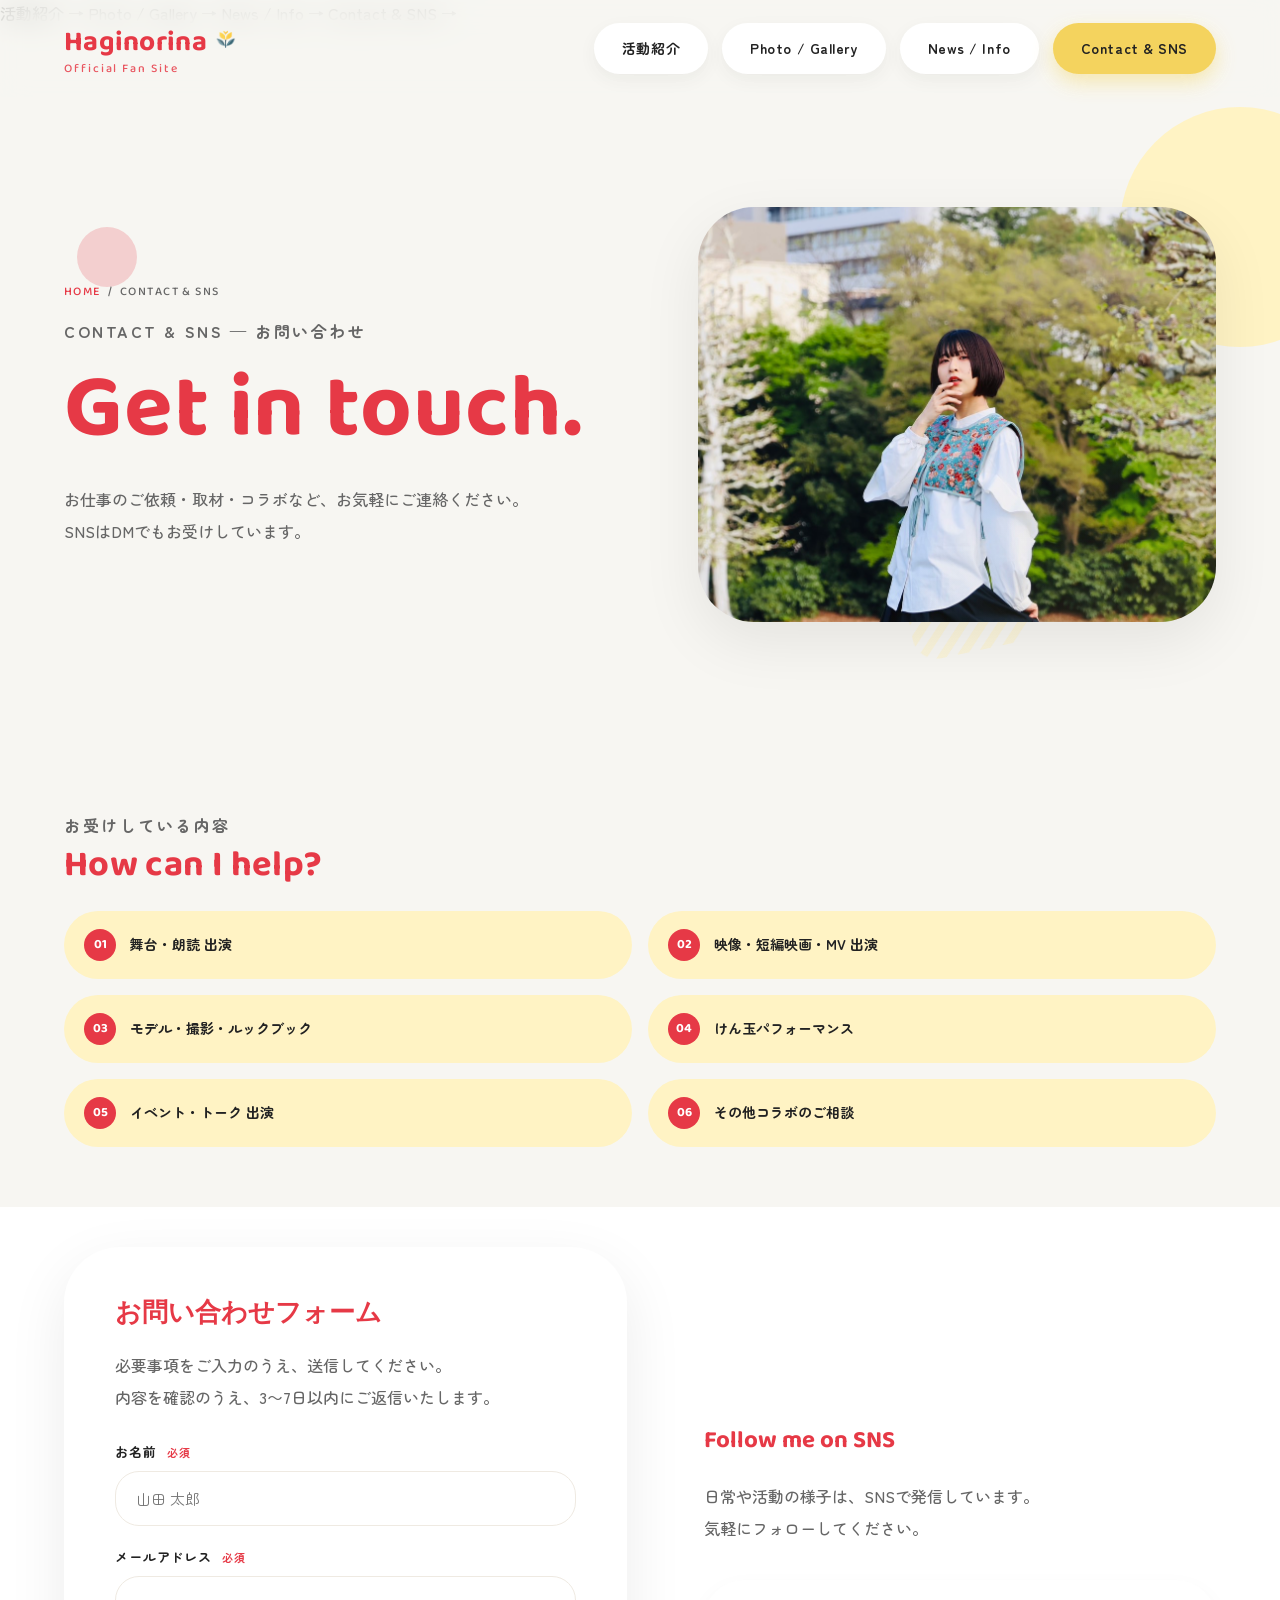
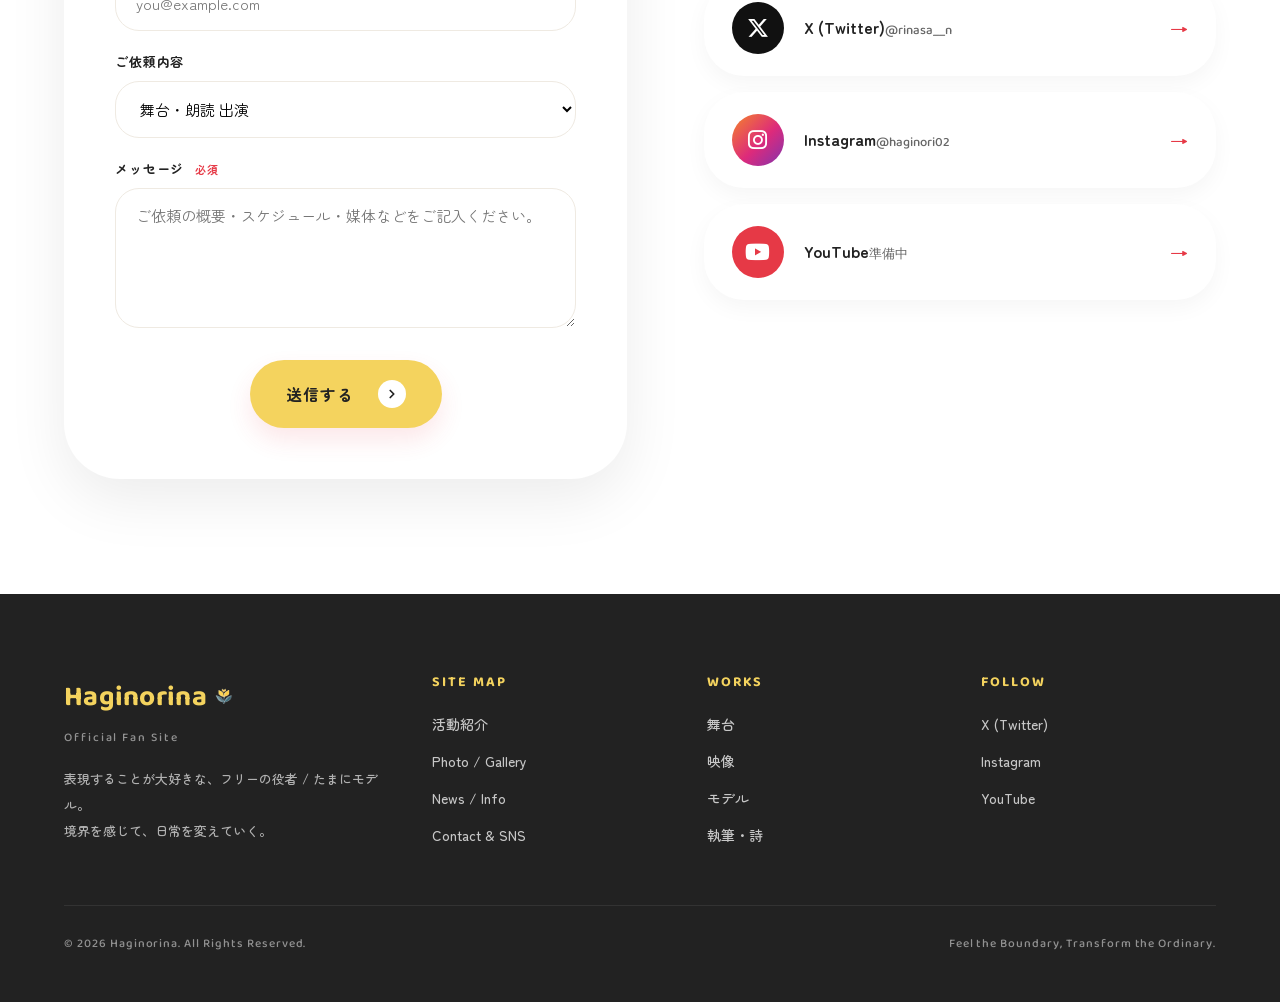
==== contact.html @ 896d014b "初回コミット" ====
<!doctype html>
<html lang="ja">
<head>
  <meta charset="utf-8" />
  <meta name="viewport" content="width=device-width,initial-scale=1" />
  <title>Contact &amp; SNS｜はぎのりな Official Fan Site</title>
  <meta name="description" content="はぎのりな様 公式ファンサイト。お問い合わせフォーム・SNSリンク・依頼内容について。" />
  <link rel="preconnect" href="https://fonts.googleapis.com">
  <link rel="preconnect" href="https://fonts.gstatic.com" crossorigin>
  <link href="https://fonts.googleapis.com/css2?family=Zen+Maru+Gothic:wght@400;500;700;900&family=Baloo+2:wght@500;600;700;800&family=Caveat:wght@500;700&display=swap" rel="stylesheet">
  <link rel="stylesheet" href="https://cdnjs.cloudflare.com/ajax/libs/font-awesome/6.5.1/css/all.min.css" integrity="sha512-DTOQO9RWCH3ppGqcWaEA1BIZOC6xxalwEsw9c2QQeAIftl+Vegovlnee1c9QX4TctnWMn13TZye+giMm8e2LwA==" crossorigin="anonymous" referrerpolicy="no-referrer" />
  <link rel="stylesheet" href="assets/css/style.css" />
  <style>
    .contact-form { display: grid; gap: 20px; }
    .field { display: grid; gap: 8px; }
    .field label { font-weight: 700; font-size: 13px; letter-spacing: 0.06em; color: var(--color-text); }
    .field label .req { color: var(--color-red); margin-left: 6px; font-size: 11px; }
    .field input, .field select, .field textarea {
      font-family: inherit; font-size: 15px;
      padding: 16px 20px;
      border: 1.5px solid var(--color-border);
      border-radius: var(--radius-md);
      background: #fff;
      transition: border-color .2s ease, box-shadow .2s ease;
      width: 100%;
    }
    .field input:focus, .field select:focus, .field textarea:focus {
      outline: none;
      border-color: var(--color-red);
      box-shadow: 0 0 0 4px rgba(230,57,70,0.10);
    }
    .field textarea { resize: vertical; min-height: 140px; }
    .submit-row { display: flex; justify-content: center; margin-top: 12px; }
    .request-list {
      display: grid; grid-template-columns: repeat(2, 1fr); gap: 16px;
      margin-top: 28px;
    }
    .request-item {
      display: flex; align-items: center; gap: 14px;
      padding: 18px 20px;
      background: var(--color-yellow-soft);
      border-radius: var(--radius-lg);
      font-weight: 700; font-size: 14px;
    }
    .request-item .num {
      width: 32px; height: 32px; border-radius: 50%;
      background: var(--color-red); color: #fff;
      display: inline-flex; align-items: center; justify-content: center;
      font-family: var(--font-en); font-size: 13px;
    }
    @media (max-width: 767px) {
      .request-list { grid-template-columns: 1fr; }
    }
  </style>
</head>
<body data-screen-label="Contact">

<header class="site-header">
  <a class="logo" href="index.html"><div>
    <span class="logo-mark">Haginorina <img class="tulip" src="assets/icons/tulip.png" alt="" aria-hidden="true"></span>
    <span class="logo-sub">Official Fan Site</span>
  </div></a>
  <nav class="main-nav">
    <a class="nav-pill" href="works.html">活動紹介</a>
    <a class="nav-pill" href="gallery.html">Photo / Gallery</a>
    <a class="nav-pill" href="news.html">News / Info</a>
    <a class="nav-pill is-active" href="contact.html" aria-current="page">Contact &amp; SNS</a>
  </nav>
  <button class="nav-toggle" aria-label="メニュー" aria-controls="mobileNav"><span></span></button>
</header>
<aside id="mobileNav" class="mobile-nav">
  <a href="works.html">活動紹介 <span class="arrow">→</span></a>
  <a href="gallery.html">Photo / Gallery <span class="arrow">→</span></a>
  <a href="news.html">News / Info <span class="arrow">→</span></a>
  <a href="contact.html">Contact &amp; SNS <span class="arrow">→</span></a>
</aside>

<section class="page-hero">
  <span class="deco deco-circle float-soft" aria-hidden="true" style="position:absolute;top:80px;right:-80px;width:240px;height:240px;background:var(--color-yellow-soft);"></span>
  <span class="deco deco-circle float-medium" aria-hidden="true" style="position:absolute;top:200px;left:6%;width:60px;height:60px;background:var(--color-red);opacity:.2;"></span>
  <span class="deco deco-stripe float-soft" aria-hidden="true" style="position:absolute;bottom:50px;right:20%;width:120px;height:120px;transform:rotate(-12deg);opacity:.5;"></span>

  <div class="page-hero-inner">
    <div class="page-hero-text">
      <div class="breadcrumb"><a href="index.html">HOME</a> &nbsp;/&nbsp; CONTACT &amp; SNS</div>
      <h1>
        <span class="jp">CONTACT &amp; SNS — お問い合わせ</span>
        Get in touch.
      </h1>
      <p>お仕事のご依頼・取材・コラボなど、お気軽にご連絡ください。<br>SNSはDMでもお受けしています。</p>
    </div>
    <div class="page-hero-photo">
      <img src="assets/images/g09.jpg" alt="はぎのりな ポートレート" style="object-position: center 25%;" />
    </div>
  </div>
</section>

<!-- REQUEST TYPES -->
<section class="section section-bg-soft" style="padding-bottom:60px;">
  <div class="section-inner reveal">
    <h2 class="section-title" style="font-size:36px;">
      <span class="jp">お受けしている内容</span>
      How can I help?
    </h2>
    <div class="request-list">
      <div class="request-item"><span class="num">01</span>舞台・朗読 出演</div>
      <div class="request-item"><span class="num">02</span>映像・短編映画・MV 出演</div>
      <div class="request-item"><span class="num">03</span>モデル・撮影・ルックブック</div>
      <div class="request-item"><span class="num">04</span>けん玉パフォーマンス</div>
      <div class="request-item"><span class="num">05</span>イベント・トーク 出演</div>
      <div class="request-item"><span class="num">06</span>その他コラボのご相談</div>
    </div>
  </div>
</section>

<!-- FORM + SNS -->
<section class="section section-bg-white" style="padding-top:40px;">
  <div class="section-inner">
    <div class="contact-grid">
      <div class="contact-card reveal">
        <h3>お問い合わせフォーム</h3>
        <p>必要事項をご入力のうえ、送信してください。<br>内容を確認のうえ、3〜7日以内にご返信いたします。</p>

        <form class="contact-form" onsubmit="event.preventDefault(); this.querySelector('.submit-row').innerHTML='<div style=\'color:var(--color-red);font-weight:700;\'>送信ありがとうございました。</div>';">
          <div class="field">
            <label>お名前 <span class="req">必須</span></label>
            <input type="text" required placeholder="山田 太郎" />
          </div>
          <div class="field">
            <label>メールアドレス <span class="req">必須</span></label>
            <input type="email" required placeholder="you@example.com" />
          </div>
          <div class="field">
            <label>ご依頼内容</label>
            <select>
              <option>舞台・朗読 出演</option>
              <option>映像・短編映画・MV 出演</option>
              <option>モデル・撮影・ルックブック</option>
              <option>けん玉パフォーマンス</option>
              <option>イベント・トーク 出演</option>
              <option>その他</option>
            </select>
          </div>
          <div class="field">
            <label>メッセージ <span class="req">必須</span></label>
            <textarea required placeholder="ご依頼の概要・スケジュール・媒体などをご記入ください。"></textarea>
          </div>
          <div class="submit-row">
            <button type="submit" class="hero-cta" style="border:0;">
              <span>送信する</span>
              <span class="arrow" aria-hidden="true"><svg viewBox="0 0 24 24" fill="none" stroke="#222" stroke-width="3" stroke-linecap="round" stroke-linejoin="round"><polyline points="9 6 15 12 9 18"/></svg></span>
            </button>
          </div>
        </form>
      </div>

      <div class="sns-block reveal">
        <h3 style="font-family:var(--font-en);color:var(--color-red);font-size:24px;margin-bottom:8px;">Follow me on SNS</h3>
        <p style="color:var(--color-text-sub);margin-bottom:20px;line-height:2;">日常や活動の様子は、SNSで発信しています。<br>気軽にフォローしてください。</p>
        <a class="sns-row" href="https://x.com/rinasa__n" target="_blank" rel="noopener">
          <span class="icon-wrap x"><i class="fa-brands fa-x-twitter" aria-hidden="true"></i></span>
          <span class="info"><span class="name">X (Twitter)</span><span class="handle">@rinasa__n</span></span>
          <span class="arrow">→</span>
        </a>
        <a class="sns-row" href="https://www.instagram.com/haginori02/" target="_blank" rel="noopener">
          <span class="icon-wrap ig"><i class="fa-brands fa-instagram" aria-hidden="true"></i></span>
          <span class="info"><span class="name">Instagram</span><span class="handle">@haginori02</span></span>
          <span class="arrow">→</span>
        </a>
        <a class="sns-row" href="#">
          <span class="icon-wrap yt"><i class="fa-brands fa-youtube" aria-hidden="true"></i></span>
          <span class="info"><span class="name">YouTube</span><span class="handle">準備中</span></span>
          <span class="arrow">→</span>
        </a>
      </div>
    </div>
  </div>
</section>

<footer class="site-footer">
  <div class="footer-grid">
    <div class="footer-brand">
      <span class="logo-mark">Haginorina <img class="tulip" src="assets/icons/tulip.png" alt="" style="width:24px;height:24px;transform:translateY(4px);"></span>
      <span class="logo-sub">Official Fan Site</span>
      <p>表現することが大好きな、フリーの役者 / たまにモデル。<br>境界を感じて、日常を変えていく。</p>
    </div>
    <div class="footer-col"><h4>SITE MAP</h4><ul>
      <li><a href="works.html">活動紹介</a></li><li><a href="gallery.html">Photo / Gallery</a></li>
      <li><a href="news.html">News / Info</a></li><li><a href="contact.html">Contact &amp; SNS</a></li>
    </ul></div>
    <div class="footer-col"><h4>WORKS</h4><ul>
      <li><a href="works.html">舞台</a></li><li><a href="works.html">映像</a></li>
      <li><a href="works.html">モデル</a></li><li><a href="works.html">執筆・詩</a></li>
    </ul></div>
    <div class="footer-col"><h4>FOLLOW</h4><ul>
      <li><a href="https://x.com/rinasa__n" target="_blank" rel="noopener">X (Twitter)</a></li><li><a href="https://www.instagram.com/haginori02/" target="_blank" rel="noopener">Instagram</a></li><li><a href="#">YouTube</a></li>
    </ul></div>
  </div>
  <div class="footer-bottom">
    <span>© 2026 Haginorina. All Rights Reserved.</span>
    <span>Feel the Boundary, Transform the Ordinary.</span>
  </div>
</footer>
<script src="assets/js/main.js"></script>
</body>
</html>
---- assets/css/style.css ----
/* =========================================================
   Haginorina Official Fan Site — Static Prototype
   ---------------------------------------------------------
   Design Tokens, Layout, Components, Animations
   ========================================================= */

/* ---------- 1. Design Tokens ---------- */
:root {
  /* Colors */
  --color-red: #E63946;
  --color-red-soft: #FFE5E2;
  --color-yellow: #F4D35E;
  --color-yellow-soft: #FFF3C4;
  --color-white: #FFFFFF;
  --color-bg: #F7F6F2;
  --color-text: #222222;
  --color-text-sub: #666666;
  --color-border: #EFEAE2;

  /* Radii */
  --radius-xs: 8px;
  --radius-sm: 16px;
  --radius-md: 24px;
  --radius-lg: 40px;
  --radius-xl: 56px;
  --radius-pill: 999px;

  /* Shadows */
  --shadow-soft: 0 12px 32px rgba(0, 0, 0, 0.06);
  --shadow-button: 0 12px 24px rgba(230, 57, 70, 0.12);
  --shadow-card: 0 20px 60px rgba(0, 0, 0, 0.08);

  /* Container */
  --container-x: clamp(40px, 5vw, 88px);
  --container-max: 1440px;

  /* Type */
  --font-jp: "Zen Maru Gothic", "UD丸ゴ_ラージ", "Rounded Mplus 1c", "Noto Sans JP", system-ui, sans-serif;
  --font-en: "Baloo 2", "Nunito", "Quicksand", system-ui, sans-serif;
  --font-script: "Caveat", "Pacifico", cursive;
}

/* ---------- 2. Reset ---------- */
*, *::before, *::after { box-sizing: border-box; }
html { scroll-behavior: smooth; }
body {
  margin: 0;
  font-family: var(--font-jp);
  font-weight: 500;
  color: var(--color-text);
  background: var(--color-bg);
  -webkit-font-smoothing: antialiased;
  text-rendering: optimizeLegibility;
  overflow-x: hidden;
  line-height: 1.7;
}
img { max-width: 100%; display: block; }
a { color: inherit; text-decoration: none; }
button { font-family: inherit; cursor: pointer; border: 0; background: none; }
h1, h2, h3, h4 { margin: 0; line-height: 1.25; font-weight: 700; }
p { margin: 0; }

/* ---------- 3. Header ---------- */
.site-header {
  position: fixed;
  inset: 0 0 auto 0;
  z-index: 50;
  display: flex;
  align-items: center;
  justify-content: space-between;
  gap: 24px;
  padding: 22px var(--container-x);
  background: rgba(247, 246, 242, 0.78);
  backdrop-filter: saturate(160%) blur(14px);
  -webkit-backdrop-filter: saturate(160%) blur(14px);
}

.logo {
  display: inline-flex;
  align-items: flex-end;
  gap: 8px;
  text-decoration: none;
  line-height: 1;
}
.logo-mark {
  font-family: var(--font-en);
  font-weight: 700;
  font-size: 28px;
  color: var(--color-red);
  letter-spacing: 0.01em;
  display: inline-flex;
  align-items: baseline;
  gap: 6px;
}
.logo-mark .tulip { width: 28px; height: 28px; transform: translateY(4px); }
.logo-sub {
  display: block;
  margin-top: 6px;
  font-family: var(--font-en);
  font-size: 12px;
  letter-spacing: 0.16em;
  color: var(--color-red);
  opacity: 0.85;
}

.main-nav { display: flex; align-items: center; gap: 14px; }
.nav-pill {
  display: inline-flex;
  align-items: center;
  justify-content: center;
  padding: 14px 28px;
  background: var(--color-white);
  color: var(--color-text);
  border-radius: var(--radius-pill);
  font-size: 14px;
  font-weight: 700;
  letter-spacing: 0.04em;
  box-shadow: 0 6px 18px rgba(0, 0, 0, 0.05);
  transition: transform .25s ease, box-shadow .25s ease, background .25s ease, color .25s ease;
}
.nav-pill:hover {
  transform: translateY(-2px);
  box-shadow: 0 10px 22px rgba(230, 57, 70, 0.12);
}
.nav-pill.is-active,
.nav-pill[aria-current="page"] {
  background: var(--color-yellow);
  color: var(--color-text);
  box-shadow: 0 8px 20px rgba(244, 211, 94, 0.45);
}

.nav-toggle { display: none; }

/* ---------- 4. Hero / First View ---------- */
.hero {
  position: relative;
  min-height: 100svh;
  padding: 140px var(--container-x) 80px;
  display: grid;
  grid-template-columns: minmax(0, 42%) minmax(0, 58%);
  gap: clamp(32px, 4vw, 72px);
  align-items: center;
  overflow: hidden;
  isolation: isolate;
}

.hero-text { position: relative; z-index: 3; max-width: 580px; }

.hero-eyebrow {
  display: inline-flex;
  align-items: center;
  gap: 14px;
  padding-bottom: 14px;
  border-bottom: 2px dotted rgba(230, 57, 70, 0.35);
  font-size: 16px;
  font-weight: 700;
  color: var(--color-text);
  letter-spacing: 0.04em;
}
.hero-eyebrow .dot-cluster { display: inline-flex; gap: 4px; align-items: flex-end; }
.hero-eyebrow .dot { display: inline-block; border-radius: 999px; background: var(--color-red); }
.hero-eyebrow .dot.s { width: 6px; height: 6px; }
.hero-eyebrow .dot.m { width: 10px; height: 10px; background: var(--color-yellow); }
.hero-eyebrow .dot.l { width: 14px; height: 14px; }

.hero-title {
  margin: 26px 0 18px;
  font-family: var(--font-jp);
  font-size: clamp(58px, 7vw, 112px);
  font-weight: 700;
  color: var(--color-red);
  letter-spacing: 0.02em;
  line-height: 1.05;
  text-shadow: 2px 3px 0 rgba(230, 57, 70, 0.12);
}
.hero-title .char {
  display: inline-block;
  opacity: 0;
  transform: translateY(18px);
  animation: charIn .7s cubic-bezier(.22,1,.36,1) forwards;
}
@keyframes charIn {
  to { opacity: 1; transform: translateY(0); }
}

.hero-divider {
  width: 88px; height: 2px;
  margin: 24px 0;
  background-image: linear-gradient(to right, rgba(230, 57, 70, 0.55) 0, rgba(230, 57, 70, 0.55) 6px, transparent 6px, transparent 12px);
  background-size: 12px 2px;
  background-repeat: repeat-x;
}

.hero-lead {
  font-size: 17px;
  line-height: 2;
  color: var(--color-text);
  margin-bottom: 36px;
}

.hero-cta {
  display: inline-flex;
  align-items: center;
  gap: 24px;
  padding: 20px 36px;
  border-radius: var(--radius-pill);
  background: var(--color-yellow);
  color: var(--color-text);
  font-weight: 700;
  font-size: 16px;
  letter-spacing: 0.06em;
  box-shadow: var(--shadow-button);
  transition: transform .3s ease, box-shadow .3s ease;
}
.hero-cta:hover {
  transform: translateY(-3px);
  box-shadow: 0 18px 36px rgba(230, 57, 70, 0.22);
}
.hero-cta .arrow {
  width: 28px; height: 28px;
  border-radius: 50%;
  background: var(--color-white);
  display: inline-flex; align-items: center; justify-content: center;
  transition: transform .3s ease;
}
.hero-cta:hover .arrow { transform: translateX(4px); }
.hero-cta .arrow svg { width: 14px; height: 14px; }

.hero-sns {
  display: flex;
  align-items: center;
  gap: 14px;
  margin-top: 56px;
}
.sns-icon {
  width: 44px; height: 44px;
  border-radius: 50%;
  background: var(--color-text);
  color: var(--color-white);
  display: inline-flex; align-items: center; justify-content: center;
  font-size: 18px;
  transition: transform .25s ease, background .25s ease, box-shadow .25s ease;
  box-shadow: 0 6px 16px rgba(0,0,0,0.10);
}
.sns-icon i { line-height: 1; }
.sns-icon:hover { transform: translateY(-3px); box-shadow: 0 10px 20px rgba(0,0,0,0.18); }
.sns-icon.sns-x  { background: #111; }
.sns-icon.sns-ig { background: linear-gradient(135deg, #f58529 0%, #dd2a7b 55%, #8134af 100%); }
.sns-icon.sns-yt { background: #E63946; } /* match tulip-red so it harmonises */

/* ---------- 5. Hero Visual ---------- */
.hero-visual-wrap {
  position: relative;
  z-index: 2;
  align-self: stretch;
  display: flex;
  align-items: center;
  justify-content: center;
}
.hero-visual {
  position: relative;
  width: 100%;
  aspect-ratio: 920/780;
  border-radius: var(--radius-xl);
  overflow: hidden;
  box-shadow: var(--shadow-card);
  isolation: isolate;
}
.hero-slide {
  position: absolute; inset: 0;
  opacity: 0;
  transition: opacity 1.8s ease-in-out;
}
.hero-slide.is-active { opacity: 1; }
.hero-slide img {
  width: 100%; height: 100%;
  object-fit: cover;
  object-position: center;
  transform: scale(1.02);
}
.hero-slide.is-active img {
  animation: slowZoom 8s ease-out forwards;
}
@keyframes slowZoom {
  from { transform: scale(1.02); }
  to   { transform: scale(1.08); }
}

.thank-you-badge {
  position: absolute;
  right: -34px;
  bottom: -34px;
  width: 168px; height: 168px;
  background: var(--color-white);
  border-radius: 50%;
  display: flex; flex-direction: column;
  align-items: center; justify-content: center;
  text-align: center;
  box-shadow: var(--shadow-card);
  z-index: 4;
  animation: bobble 6s ease-in-out infinite;
}
.thank-you-badge .script {
  font-family: var(--font-script);
  font-size: 30px;
  color: var(--color-red);
  line-height: 1;
  margin-bottom: 6px;
}
.thank-you-badge .sub {
  font-family: var(--font-en);
  font-size: 11px;
  color: var(--color-text-sub);
  line-height: 1.5;
  letter-spacing: 0.04em;
}
.thank-you-badge .tulip { width: 22px; height: 22px; margin-top: 6px; }

@keyframes bobble {
  0%, 100% { transform: translateY(0) rotate(-2deg); }
  50% { transform: translateY(-6px) rotate(2deg); }
}

.slide-indicator {
  position: absolute;
  bottom: 24px;
  left: 50%;
  transform: translateX(-50%);
  display: flex;
  gap: 8px;
  z-index: 4;
}
.slide-indicator button {
  width: 10px; height: 10px;
  border-radius: 50%;
  background: rgba(255,255,255,0.6);
  transition: background .25s ease, transform .25s ease;
}
.slide-indicator button.is-active { background: var(--color-yellow); transform: scale(1.3); }

/* ---------- 6. Decoration ---------- */
.deco { position: absolute; pointer-events: none; z-index: 1; }
.deco-circle {
  border-radius: 50%;
}
.deco-ring {
  border: 6px solid var(--color-yellow-soft);
  border-radius: 50%;
}
.deco-dots {
  background-image: radial-gradient(circle, rgba(255,255,255,0.95) 1.6px, transparent 2px);
  background-size: 14px 14px;
  background-position: 0 0;
  opacity: 0.9;
}
.deco-stripe {
  background: repeating-linear-gradient(
    -45deg,
    var(--color-yellow-soft) 0 8px,
    transparent 8px 16px
  );
  border-radius: var(--radius-md);
}

/* Floating decoration: combine ambient float (CSS var) with mouse-avoid offset
   The wrapper .deco gets translated by JS via --avoid-x / --avoid-y; the
   inner animation runs on a child pseudo via CSS variable composition. */
.deco {
  --avoid-x: 0px;
  --avoid-y: 0px;
  translate: var(--avoid-x) var(--avoid-y);
  transition: translate 1.4s cubic-bezier(.22,1,.36,1);
  will-change: translate;
}
.float-soft, .float-medium, .float-fast {
  animation-name: floatSoft;
  animation-iteration-count: infinite;
  animation-timing-function: ease-in-out;
}
.float-soft { animation-duration: 9s; }
.float-medium { animation-duration: 7s; }
.float-fast { animation-duration: 5s; }

@keyframes floatSoft {
  0%, 100% {
    translate: var(--avoid-x) var(--avoid-y);
  }
  50% {
    translate: calc(var(--avoid-x) + 6px) calc(var(--avoid-y) - 12px);
  }
}

/* Ripple: a single layer placed at click point, scales & fades */
.ripple {
  position: fixed;
  pointer-events: none;
  border-radius: 50%;
  border: 2px solid rgba(230, 57, 70, 0.55);
  background: radial-gradient(circle, rgba(244, 211, 94, 0.35) 0%, rgba(244, 211, 94, 0) 60%);
  transform: translate(-50%, -50%) scale(0);
  z-index: 9999;
  animation: rippleOut .9s cubic-bezier(.22,1,.36,1) forwards;
}
.ripple.ring-2 {
  border-color: rgba(244, 211, 94, 0.7);
  background: none;
  animation-duration: 1.1s;
  animation-delay: .08s;
}
@keyframes rippleOut {
  0%   { transform: translate(-50%, -50%) scale(0); opacity: .9; }
  60%  { opacity: .6; }
  100% { transform: translate(-50%, -50%) scale(1); opacity: 0; }
}

/* Hero deco positions */
.hero-deco-1 { top: 0; left: -80px; width: 220px; height: 220px; background: var(--color-yellow-soft); }
.hero-deco-2 { top: 60px; left: 36%; width: 110px; height: 110px; background: var(--color-yellow); opacity: 0.85; }
.hero-deco-3 { top: 120px; left: 26%; width: 80px; height: 80px; background: var(--color-yellow-soft); }
.hero-deco-4 { top: 130px; left: 30%; width: 70px; height: 70px; }
.hero-deco-5 { bottom: 120px; left: -40px; width: 180px; height: 180px; background: var(--color-yellow-soft); opacity: 0.6; }
.hero-deco-6 { bottom: 220px; left: 38%; width: 56px; height: 56px; background: var(--color-red-soft); }
.hero-deco-7 { bottom: 100px; left: 36%; width: 36px; height: 36px; background: var(--color-red); }
.hero-deco-8 { bottom: 30px; left: 30%; width: 130px; height: 130px; background: var(--color-yellow); }
.hero-deco-9 { top: 12px; right: 50px; width: 70px; height: 70px; background: var(--color-yellow); }
.hero-deco-10 { bottom: -70px; right: -70px; width: 280px; height: 280px; background: var(--color-yellow); opacity: 0.7; }
.hero-deco-11 { bottom: 50px; right: 60%; width: 24px; height: 24px; background: var(--color-yellow); }
.hero-deco-12 { top: 30%; left: 8%; width: 70px; height: 70px; }

.hero-dot-grid {
  width: 130px; height: 130px;
  background-image: radial-gradient(circle, var(--color-white) 2px, transparent 2.5px);
  background-size: 16px 16px;
  bottom: 24%; left: 39%;
  opacity: 0.95;
}
.hero-stripe-1 { width: 130px; height: 130px; bottom: 10%; left: -30px; transform: rotate(-10deg); opacity: 0.7; }

/* ---------- 7. Content sections ---------- */
.section {
  position: relative;
  padding: clamp(80px, 9vw, 140px) var(--container-x);
  overflow: hidden;
}
.section-inner { max-width: var(--container-max); margin: 0 auto; position: relative; z-index: 2; }
.section-bg-soft { background: var(--color-bg); }
.section-bg-white { background: var(--color-white); }
.section-bg-tint { background: linear-gradient(180deg, #FFFDF7 0%, var(--color-bg) 100%); }

.section-head {
  display: flex;
  align-items: flex-end;
  justify-content: space-between;
  gap: 32px;
  flex-wrap: wrap;
  margin-bottom: clamp(40px, 5vw, 72px);
}
.section-title {
  font-family: var(--font-en);
  font-size: clamp(48px, 5.6vw, 84px);
  font-weight: 700;
  color: var(--color-red);
  letter-spacing: 0.01em;
  line-height: 1;
}
.section-title .jp {
  display: block;
  font-family: var(--font-jp);
  font-size: 16px;
  letter-spacing: 0.16em;
  color: var(--color-text-sub);
  margin-bottom: 14px;
  font-weight: 700;
}
.section-title .tulip-small { width: 24px; height: 24px; vertical-align: -2px; margin-right: 8px; }

.section-lead { max-width: 460px; font-size: 16px; color: var(--color-text-sub); line-height: 2; }

/* About / Activities */
.works-grid {
  display: grid;
  grid-template-columns: repeat(4, 1fr);
  gap: 24px;
}
.work-card {
  position: relative;
  padding: 32px 28px 36px;
  background: var(--color-white);
  border-radius: var(--radius-lg);
  box-shadow: 0 12px 28px rgba(0,0,0,0.04);
  transition: transform .35s cubic-bezier(.22,1,.36,1), box-shadow .35s ease;
  overflow: hidden;
}
.work-card::before {
  content: "";
  position: absolute;
  top: -40px; right: -40px;
  width: 120px; height: 120px;
  border-radius: 50%;
  background: var(--color-yellow-soft);
  transition: transform .5s ease;
  z-index: 0;
}
.work-card:hover { transform: translateY(-6px); box-shadow: 0 20px 40px rgba(230,57,70,0.10); }
.work-card:hover::before { transform: scale(1.5); }
.work-card .work-num {
  position: relative; z-index: 1;
  font-family: var(--font-en);
  font-size: 14px;
  color: var(--color-red);
  letter-spacing: 0.12em;
}
.work-card h3 {
  position: relative; z-index: 1;
  font-size: 22px;
  margin: 14px 0 14px;
  color: var(--color-text);
}
.work-card .work-en {
  position: relative; z-index: 1;
  font-family: var(--font-en);
  font-size: 13px;
  color: var(--color-text-sub);
  letter-spacing: 0.08em;
}
.work-card p {
  position: relative; z-index: 1;
  margin-top: 18px;
  font-size: 14px; line-height: 1.9;
  color: var(--color-text-sub);
}

/* Profile band */
.profile-band {
  display: grid;
  grid-template-columns: minmax(260px, 360px) 1fr;
  gap: clamp(40px, 6vw, 88px);
  align-items: center;
}
.profile-photo {
  aspect-ratio: 4/5;
  border-radius: var(--radius-xl);
  overflow: hidden;
  position: relative;
  box-shadow: var(--shadow-card);
}
.profile-photo .placeholder {
  position: absolute; inset: 0;
  background:
    repeating-linear-gradient(45deg, rgba(230,57,70,0.06) 0 12px, transparent 12px 24px),
    linear-gradient(135deg, var(--color-red-soft), var(--color-yellow-soft));
  display: flex; align-items: center; justify-content: center;
  color: var(--color-red);
  font-family: var(--font-en);
  font-size: 13px;
  letter-spacing: 0.18em;
}
.profile-info dl { display: grid; grid-template-columns: 120px 1fr; row-gap: 14px; margin: 0; font-size: 15px; }
.profile-info dt { color: var(--color-red); font-weight: 700; letter-spacing: 0.04em; }
.profile-info dd { margin: 0; color: var(--color-text); }
.profile-info p { color: var(--color-text-sub); line-height: 2; margin-top: 24px; }

/* Gallery */
.gallery-grid {
  display: grid;
  grid-template-columns: repeat(6, 1fr);
  grid-auto-rows: 120px;
  gap: 16px;
}
.gallery-item {
  position: relative;
  border-radius: var(--radius-md);
  overflow: hidden;
  background: var(--color-border);
  transition: transform .35s ease;
}
.gallery-item:hover { transform: scale(1.02); }
.gallery-item .ph {
  position: absolute; inset: 0;
  background: linear-gradient(135deg, var(--color-red-soft), var(--color-yellow-soft));
}
.gallery-item.ph-red .ph { background: linear-gradient(135deg, #FFD3CE, #FFE5E2); }
.gallery-item.ph-yel .ph { background: linear-gradient(135deg, #FFEEA9, #FFF3C4); }
.gallery-item.ph-mix .ph { background: linear-gradient(135deg, #FFE5E2 0%, #FFF3C4 100%); }
.gallery-item .ph::after {
  content: attr(data-label);
  position: absolute; inset: 0;
  display: flex; align-items: center; justify-content: center;
  font-family: var(--font-en); font-size: 12px; letter-spacing: 0.18em;
  color: rgba(230,57,70,0.55);
}
.gallery-item.span-2x2 { grid-column: span 2; grid-row: span 2; }
.gallery-item.span-2x1 { grid-column: span 2; }
.gallery-item.span-1x2 { grid-row: span 2; }

/* News */
.news-list { display: flex; flex-direction: column; gap: 4px; }
.news-item {
  display: grid;
  grid-template-columns: 120px 140px 1fr 24px;
  gap: 28px;
  align-items: center;
  padding: 26px 8px;
  border-bottom: 1px dashed var(--color-border);
  transition: background .25s ease, padding-left .25s ease;
}
.news-item:hover { background: rgba(255,243,196,0.4); padding-left: 24px; }
.news-date { font-family: var(--font-en); font-size: 15px; color: var(--color-text-sub); letter-spacing: 0.04em; }
.news-tag {
  display: inline-flex; align-items: center; justify-content: center;
  padding: 6px 14px;
  border-radius: var(--radius-pill);
  font-size: 12px; font-weight: 700;
  background: var(--color-yellow-soft); color: var(--color-text);
  letter-spacing: 0.06em;
}
.news-tag.tag-red { background: var(--color-red-soft); color: var(--color-red); }
.news-tag.tag-yel { background: var(--color-yellow); }
.news-title { font-size: 16px; font-weight: 700; }
.news-arrow { color: var(--color-red); font-size: 18px; transition: transform .25s ease; }
.news-item:hover .news-arrow { transform: translateX(4px); }

/* Contact / SNS section */
.contact-grid {
  display: grid;
  grid-template-columns: 1.1fr 1fr;
  gap: clamp(40px, 6vw, 80px);
  align-items: center;
}
.contact-card {
  position: relative;
  padding: clamp(40px, 4vw, 64px);
  background: var(--color-white);
  border-radius: var(--radius-xl);
  box-shadow: var(--shadow-card);
}
.contact-card h3 { font-size: 26px; margin-bottom: 18px; color: var(--color-red); font-family: var(--font-en); }
.contact-card p { color: var(--color-text-sub); margin-bottom: 28px; line-height: 2; }
.contact-card .btn-primary {
  display: inline-flex; align-items: center; gap: 16px;
  padding: 18px 32px;
  background: var(--color-red);
  color: var(--color-white);
  border-radius: var(--radius-pill);
  font-weight: 700;
  box-shadow: var(--shadow-button);
  transition: transform .25s ease, box-shadow .25s ease;
}
.contact-card .btn-primary:hover { transform: translateY(-3px); box-shadow: 0 18px 36px rgba(230,57,70,0.28); }

.sns-block { display: flex; flex-direction: column; gap: 16px; }
.sns-row {
  display: flex; align-items: center; gap: 20px;
  padding: 22px 28px;
  background: var(--color-white);
  border-radius: var(--radius-lg);
  transition: transform .25s ease, box-shadow .25s ease;
  box-shadow: 0 8px 22px rgba(0,0,0,0.04);
}
.sns-row:hover { transform: translateX(6px); box-shadow: 0 16px 28px rgba(230,57,70,0.10); }
.sns-row .icon-wrap {
  width: 52px; height: 52px; border-radius: 50%;
  background: var(--color-text); color: var(--color-white);
  display: inline-flex; align-items: center; justify-content: center;
  font-size: 22px;
  flex-shrink: 0;
}
.sns-row .icon-wrap i { line-height: 1; }
.sns-row .icon-wrap.x { background: #111; }
.sns-row .icon-wrap.ig { background: linear-gradient(135deg, #f58529 0%, #dd2a7b 55%, #8134af 100%); }
.sns-row .icon-wrap.yt { background: #E63946; }
.sns-row .icon-wrap svg { width: 22px; height: 22px; fill: currentColor; color: #fff; }
.sns-row .info .name { font-weight: 700; font-size: 16px; }
.sns-row .info .handle { font-family: var(--font-en); font-size: 13px; color: var(--color-text-sub); }
.sns-row .arrow { margin-left: auto; color: var(--color-red); font-size: 18px; }

/* ---------- 8. Footer ---------- */
.site-footer {
  position: relative;
  padding: 80px var(--container-x) 48px;
  background: var(--color-text);
  color: var(--color-white);
  overflow: hidden;
}
.site-footer .deco-circle { background: rgba(230,57,70,0.18); }
.footer-grid {
  position: relative; z-index: 2;
  display: grid;
  grid-template-columns: 1.4fr 1fr 1fr 1fr;
  gap: 40px;
  margin-bottom: 56px;
}
.footer-brand .logo-mark { color: var(--color-yellow); }
.footer-brand .logo-sub { color: rgba(255,255,255,0.6); }
.footer-brand p { color: rgba(255,255,255,0.65); font-size: 13px; line-height: 2; margin-top: 18px; max-width: 320px; }
.footer-col h4 { font-family: var(--font-en); color: var(--color-yellow); font-size: 14px; letter-spacing: 0.14em; margin-bottom: 18px; }
.footer-col ul { list-style: none; padding: 0; margin: 0; display: flex; flex-direction: column; gap: 10px; }
.footer-col a { color: rgba(255,255,255,0.75); font-size: 14px; transition: color .25s ease; }
.footer-col a:hover { color: var(--color-yellow); }
.footer-bottom {
  position: relative; z-index: 2;
  padding-top: 28px;
  border-top: 1px solid rgba(255,255,255,0.08);
  display: flex; justify-content: space-between; flex-wrap: wrap; gap: 16px;
  font-family: var(--font-en); font-size: 12px; color: rgba(255,255,255,0.5); letter-spacing: 0.08em;
}

/* ---------- 9. Scroll cue ---------- */
.scroll-cue {
  position: absolute;
  left: var(--container-x);
  bottom: 28px;
  display: inline-flex; align-items: center; gap: 12px;
  font-family: var(--font-en);
  font-size: 11px;
  color: var(--color-text-sub);
  letter-spacing: 0.24em;
  z-index: 5;
}
.scroll-cue .line {
  width: 36px; height: 1px; background: var(--color-text-sub);
  position: relative; overflow: hidden;
}
.scroll-cue .line::before {
  content: ""; position: absolute; inset: 0;
  background: var(--color-red);
  transform: translateX(-100%);
  animation: scrollLine 2.4s ease-in-out infinite;
}
@keyframes scrollLine {
  0% { transform: translateX(-100%); }
  50% { transform: translateX(0); }
  100% { transform: translateX(100%); }
}

/* ---------- 10. Reveal animation ---------- */
.reveal {
  opacity: 0;
  transform: translateY(24px);
  transition: opacity .9s cubic-bezier(.22,1,.36,1), transform .9s cubic-bezier(.22,1,.36,1);
}
.reveal.is-in { opacity: 1; transform: translateY(0); }

/* ---------- 11. Page Hero (sub pages) ---------- */
.page-hero {
  position: relative;
  padding: 180px var(--container-x) 80px;
  overflow: hidden;
}
.page-hero-inner {
  max-width: var(--container-max);
  margin: 0 auto;
  position: relative;
  z-index: 2;
  display: grid;
  grid-template-columns: minmax(0, 1.1fr) minmax(0, 1fr);
  gap: clamp(32px, 5vw, 88px);
  align-items: center;
}
.page-hero-text { min-width: 0; }
.page-hero h1 {
  font-family: var(--font-en);
  font-size: clamp(56px, 7vw, 104px);
  color: var(--color-red);
  letter-spacing: 0.01em;
}
.page-hero h1 .jp {
  display: block;
  font-family: var(--font-jp);
  font-size: 16px;
  color: var(--color-text-sub);
  letter-spacing: 0.16em;
  margin-bottom: 12px;
}
.page-hero p { margin-top: 18px; color: var(--color-text-sub); max-width: 540px; line-height: 2; }
.breadcrumb { font-family: var(--font-en); font-size: 12px; color: var(--color-text-sub); letter-spacing: 0.12em; margin-bottom: 18px; }
.breadcrumb a { color: var(--color-red); }

.page-hero-photo {
  position: relative;
  width: 100%;
  aspect-ratio: 5/4;
  border-radius: var(--radius-xl);
  overflow: hidden;
  box-shadow: var(--shadow-card);
  isolation: isolate;
}
.page-hero-photo img {
  position: absolute; inset: 0;
  width: 100%; height: 100%;
  object-fit: cover;
}
.page-hero-photo::after {
  content: "";
  position: absolute; inset: 0;
  background: linear-gradient(135deg, rgba(244,211,94,0) 60%, rgba(244,211,94,0.12) 100%);
  pointer-events: none;
}

@media (max-width: 1023px) {
  .page-hero-inner { grid-template-columns: 1fr; }
  .page-hero-photo { aspect-ratio: 16/10; max-height: 320px; order: 2; }
  .page-hero-text { order: 1; }
}

/* ---------- 13. Lightbox (gallery modal) ---------- */
.lightbox {
  position: fixed; inset: 0; z-index: 200;
  display: none;
  align-items: center; justify-content: center;
  padding: 60px clamp(24px, 6vw, 88px);
  background: rgba(34, 34, 34, 0.78);
  backdrop-filter: blur(14px) saturate(140%);
  -webkit-backdrop-filter: blur(14px) saturate(140%);
  opacity: 0;
  transition: opacity .35s ease;
}
.lightbox.is-open { display: flex; opacity: 1; }

.lightbox-stage {
  position: relative;
  max-width: min(1200px, 100%);
  max-height: 100%;
  display: flex; align-items: center; justify-content: center;
  transform: scale(.96);
  opacity: 0;
  transition: transform .45s cubic-bezier(.22,1,.36,1), opacity .35s ease;
}
.lightbox.is-open .lightbox-stage {
  transform: scale(1);
  opacity: 1;
}

.lightbox-img {
  max-width: 100%;
  max-height: 85vh;
  display: block;
  border-radius: var(--radius-lg);
  box-shadow: 0 30px 80px rgba(0,0,0,0.5);
  object-fit: contain;
  background: #1a1a1a;
}

.lightbox-caption {
  position: absolute;
  left: 50%;
  bottom: -42px;
  transform: translateX(-50%);
  color: rgba(255,255,255,0.85);
  font-family: var(--font-en);
  font-size: 13px;
  letter-spacing: 0.16em;
  white-space: nowrap;
}

/* Round control buttons */
.lb-btn {
  position: absolute;
  width: 52px; height: 52px;
  border-radius: 50%;
  background: rgba(255,255,255,0.92);
  color: var(--color-text);
  display: inline-flex; align-items: center; justify-content: center;
  font-size: 20px;
  border: 0; cursor: pointer;
  box-shadow: 0 10px 30px rgba(0,0,0,0.25);
  transition: transform .25s ease, background .25s ease;
  z-index: 5;
}
.lb-btn:hover { transform: scale(1.08); background: var(--color-yellow); }
.lb-btn:focus { outline: 2px solid var(--color-yellow); outline-offset: 3px; }

.lb-close {
  top: 24px; right: 24px;
  position: fixed;
}
.lb-prev { left: clamp(12px, 3vw, 40px); top: 50%; transform: translateY(-50%); }
.lb-next { right: clamp(12px, 3vw, 40px); top: 50%; transform: translateY(-50%); }
.lb-prev:hover, .lb-next:hover { transform: translateY(-50%) scale(1.08); background: var(--color-yellow); }

/* gallery items: hover lift everywhere; zoom-in cursor only when lightbox is active */
[data-lightbox] .gallery-item { cursor: zoom-in; }
.gallery-item:hover img { transform: scale(1.04); }
.gallery-item img { transition: transform .5s cubic-bezier(.22,1,.36,1); }

.lb-counter {
  position: fixed;
  top: 32px; left: 50%;
  transform: translateX(-50%);
  color: rgba(255,255,255,0.7);
  font-family: var(--font-en);
  font-size: 13px;
  letter-spacing: 0.16em;
}

@media (max-width: 767px) {
  .lightbox { padding: 24px 16px; }
  .lb-btn { width: 44px; height: 44px; font-size: 16px; }
  .lb-close { top: 14px; right: 14px; }
  .lb-prev { left: 8px; }
  .lb-next { right: 8px; }
  .lb-counter { top: 20px; font-size: 11px; }
  .lightbox-img { max-height: 75vh; }
  .lightbox-caption { bottom: -32px; font-size: 11px; }
}

/* ---------- 15. News page extras (category tabs, pagination, single) ---------- */
.category-tabs {
  display: flex; flex-wrap: wrap; gap: 10px;
  margin-bottom: 48px;
}
.category-tabs a {
  display: inline-flex; align-items: center; gap: 8px;
  padding: 10px 22px;
  border-radius: var(--radius-pill);
  background: #fff;
  font-size: 13px; font-weight: 700;
  letter-spacing: 0.06em;
  box-shadow: 0 6px 16px rgba(0,0,0,0.05);
  transition: transform .25s ease, background .25s ease, color .25s ease;
}
.category-tabs a:hover { transform: translateY(-2px); }
.category-tabs a.is-active { background: var(--color-red); color: #fff; }
.category-tabs a .count {
  font-family: var(--font-en); font-size: 11px; opacity: 0.7;
}

.pagination {
  display: flex; align-items: center; justify-content: center;
  gap: 8px;
  margin-top: 56px;
  font-family: var(--font-en);
}
.pagination a, .pagination span {
  min-width: 44px; height: 44px;
  padding: 0 14px;
  border-radius: var(--radius-pill);
  background: #fff;
  display: inline-flex; align-items: center; justify-content: center;
  font-size: 14px; font-weight: 700;
  color: var(--color-text);
  box-shadow: 0 6px 14px rgba(0,0,0,0.04);
  transition: transform .25s ease, background .25s ease, color .25s ease;
}
.pagination a:hover { transform: translateY(-2px); background: var(--color-yellow); }
.pagination .is-current {
  background: var(--color-red); color: #fff;
  cursor: default; box-shadow: 0 8px 20px rgba(230,57,70,0.25);
}
.pagination .is-disabled { opacity: 0.35; pointer-events: none; }
.pagination .gap { background: transparent; box-shadow: none; }

/* Single article */
.article-meta {
  display: inline-flex; align-items: center; gap: 14px;
  margin-bottom: 14px;
  font-family: var(--font-en);
  font-size: 13px; letter-spacing: 0.08em;
  color: var(--color-text-sub);
}
.article-meta .news-tag { font-family: var(--font-jp); }

.article-body {
  max-width: 760px;
  margin: 0 auto;
  font-size: 16px;
  line-height: 2.1;
  color: var(--color-text);
}
.article-body h2 {
  margin-top: 48px; margin-bottom: 18px;
  font-size: 26px; color: var(--color-red);
  padding-left: 18px;
  border-left: 4px solid var(--color-yellow);
}
.article-body p { margin-bottom: 22px; }
.article-body .lede { font-size: 18px; font-weight: 500; }
.article-body ul { padding-left: 22px; margin: 0 0 22px; }
.article-body ul li { margin-bottom: 10px; }
.article-body blockquote {
  margin: 28px 0;
  padding: 24px 28px;
  background: var(--color-yellow-soft);
  border-radius: var(--radius-md);
  font-size: 15px;
  color: var(--color-text);
  position: relative;
}
.article-body a { color: var(--color-red); border-bottom: 1px dashed var(--color-red); }

.article-photo {
  max-width: 880px;
  margin: 0 auto 56px;
  border-radius: var(--radius-xl);
  overflow: hidden;
  box-shadow: var(--shadow-card);
}
.article-photo img { display: block; width: 100%; height: auto; }

.article-nav {
  max-width: 760px;
  margin: 56px auto 0;
  display: grid;
  grid-template-columns: 1fr 1fr;
  gap: 16px;
}
.article-nav a {
  display: flex; flex-direction: column;
  padding: 22px 26px;
  background: #fff;
  border-radius: var(--radius-lg);
  box-shadow: var(--shadow-soft);
  transition: transform .25s ease, box-shadow .25s ease;
}
.article-nav a:hover { transform: translateY(-3px); box-shadow: 0 16px 32px rgba(0,0,0,0.08); }
.article-nav .dir {
  font-family: var(--font-en); font-size: 11px;
  color: var(--color-text-sub); letter-spacing: 0.16em;
  margin-bottom: 8px;
}
.article-nav .title { font-weight: 700; font-size: 14px; color: var(--color-text); }
.article-nav .next { text-align: right; }

.article-share {
  display: flex; align-items: center; gap: 12px;
  margin-top: 40px;
  padding-top: 32px;
  border-top: 1px dashed var(--color-border);
  max-width: 760px; margin-left: auto; margin-right: auto;
  font-family: var(--font-en); font-size: 12px;
  letter-spacing: 0.12em; color: var(--color-text-sub);
}
.article-share a {
  width: 40px; height: 40px; border-radius: 50%;
  background: #fff; box-shadow: 0 4px 10px rgba(0,0,0,0.06);
  display: inline-flex; align-items: center; justify-content: center;
  font-size: 15px; color: var(--color-text);
  transition: transform .25s ease, background .25s ease, color .25s ease;
}
.article-share a:hover { transform: translateY(-2px); background: var(--color-red); color: #fff; }

@media (max-width: 767px) {
  .article-nav { grid-template-columns: 1fr; }
  .article-nav .next { text-align: left; }
}

/* ---------- 16. Responsive ---------- */
@media (max-width: 1199px) {
  .works-grid { grid-template-columns: repeat(2, 1fr); }
  .gallery-grid { grid-template-columns: repeat(4, 1fr); }
}

@media (max-width: 1023px) {
  :root { --container-x: 32px; }
  .hero { grid-template-columns: 1fr; padding-top: 130px; padding-bottom: 60px; min-height: auto; }
  .hero-text { max-width: 100%; }
  .hero-visual-wrap { order: 2; }
  .hero-text { order: 1; }
  .main-nav { gap: 8px; }
  .nav-pill { padding: 12px 18px; font-size: 13px; }
  .profile-band { grid-template-columns: 1fr; }
  .contact-grid { grid-template-columns: 1fr; }
  .footer-grid { grid-template-columns: 1fr 1fr; }
}

@media (max-width: 767px) {
  :root { --container-x: 24px; }
  .site-header { padding: 16px var(--container-x); }
  .main-nav { display: none; }
  .nav-toggle {
    display: inline-flex; align-items: center; justify-content: center;
    width: 44px; height: 44px; border-radius: 50%;
    background: var(--color-yellow);
  }
  .nav-toggle span { width: 18px; height: 2px; background: var(--color-text); position: relative; }
  .nav-toggle span::before, .nav-toggle span::after {
    content: ""; position: absolute; left: 0; width: 18px; height: 2px; background: var(--color-text);
  }
  .nav-toggle span::before { top: -6px; }
  .nav-toggle span::after { top: 6px; }

  .mobile-nav {
    position: fixed; inset: 0; z-index: 99;
    background: var(--color-bg);
    padding: 100px 32px 32px;
    display: none;
    flex-direction: column; gap: 16px;
  }
  .mobile-nav.is-open { display: flex; }
  .mobile-nav a {
    display: flex; justify-content: space-between; align-items: center;
    padding: 22px 24px;
    background: var(--color-white);
    border-radius: var(--radius-lg);
    font-weight: 700; font-size: 16px;
  }
  .mobile-nav a .arrow { color: var(--color-red); }
  .mobile-nav.is-open ~ .nav-toggle-close { display: block; }

  .hero { padding-top: 120px; }
  .hero-title { font-size: clamp(44px, 14vw, 72px); }
  .hero-cta { width: 100%; justify-content: space-between; padding: 18px 24px; }
  .thank-you-badge { width: 120px; height: 120px; right: -16px; bottom: -16px; }
  .thank-you-badge .script { font-size: 22px; }
  .thank-you-badge .sub { font-size: 9px; }
  .thank-you-badge .tulip { width: 16px; height: 16px; }
  .hero-deco-1, .hero-deco-3, .hero-deco-5, .hero-deco-6, .hero-deco-11 { opacity: 0.55; }
  .hero-deco-2, .hero-deco-4, .hero-deco-12, .hero-stripe-1, .hero-dot-grid { display: none; }
  .scroll-cue { display: none; }

  .works-grid { grid-template-columns: 1fr; }
  .gallery-grid { grid-template-columns: repeat(2, 1fr); grid-auto-rows: 140px; }
  .news-item { grid-template-columns: 100px 1fr; gap: 12px; row-gap: 6px; }
  .news-tag { grid-column: 2; }
  .news-title { grid-column: 1 / -1; }
  .news-arrow { display: none; }
  .footer-grid { grid-template-columns: 1fr; gap: 28px; }
}
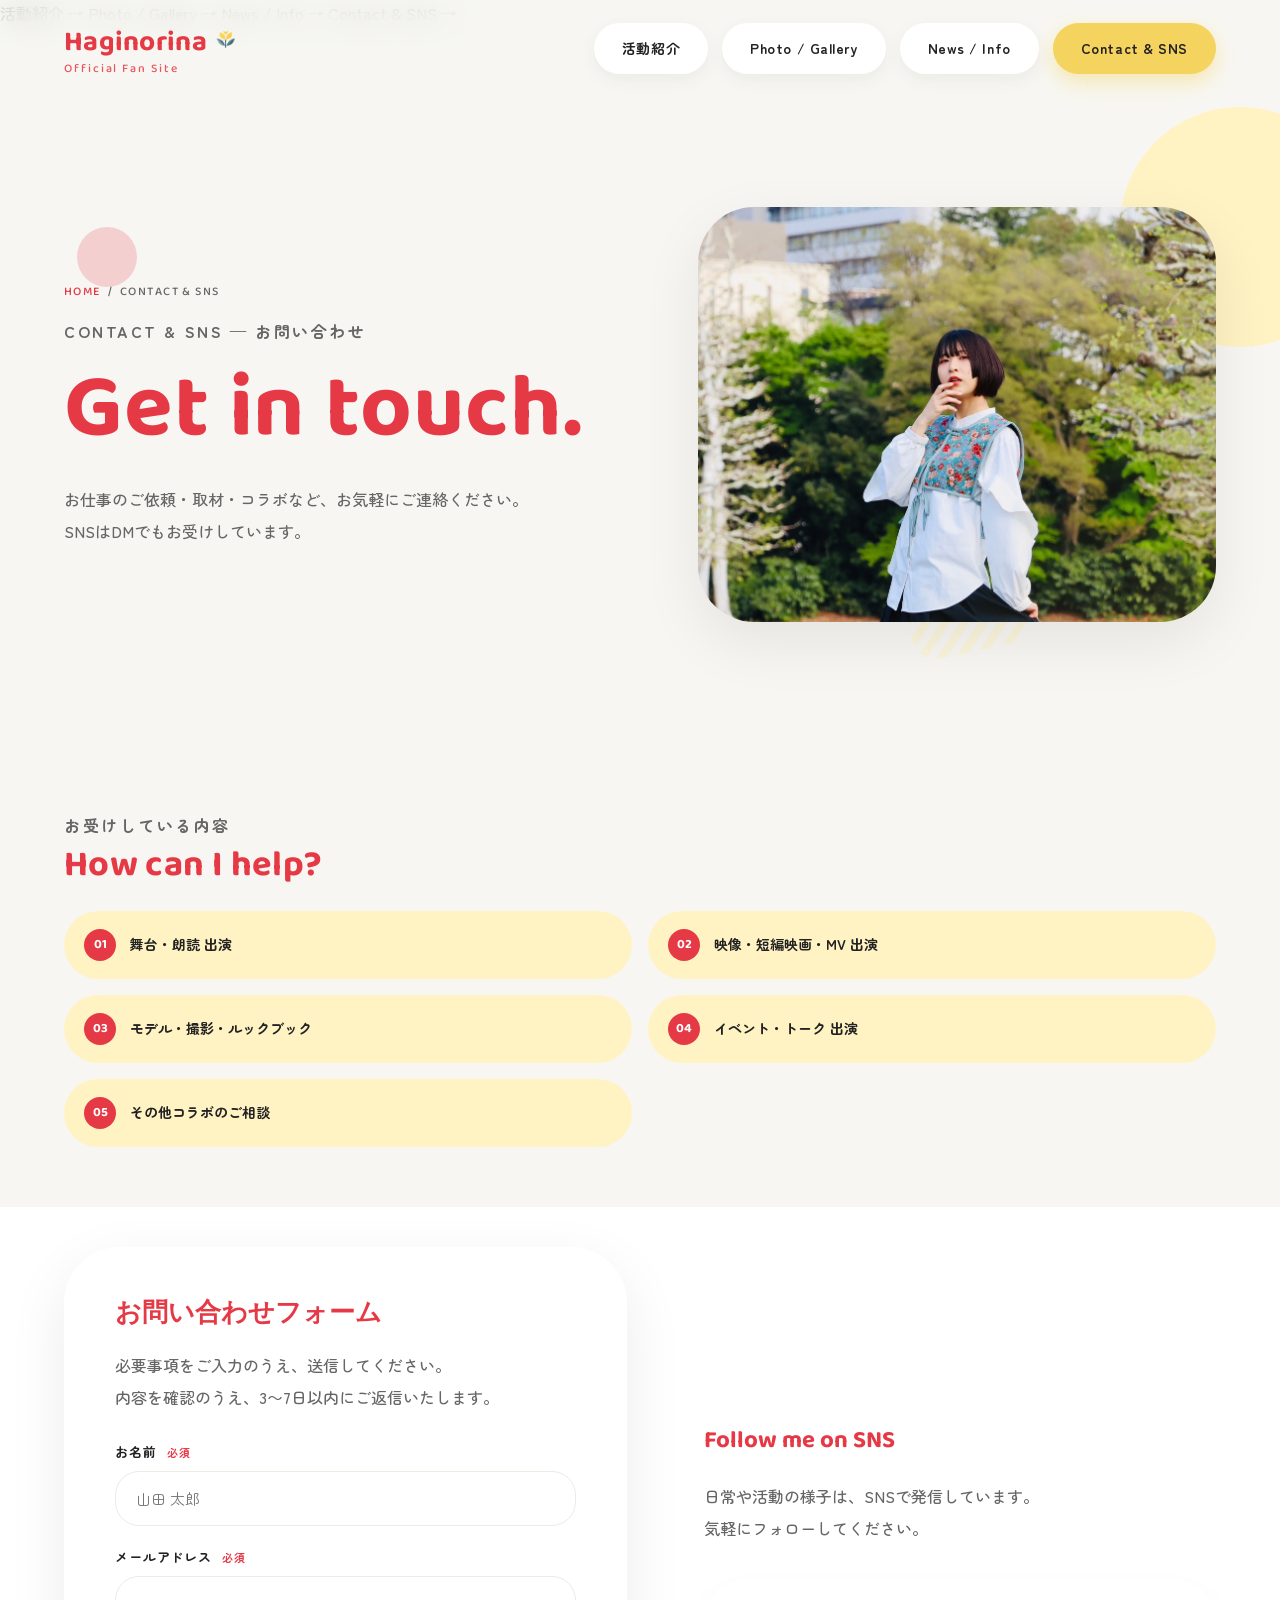
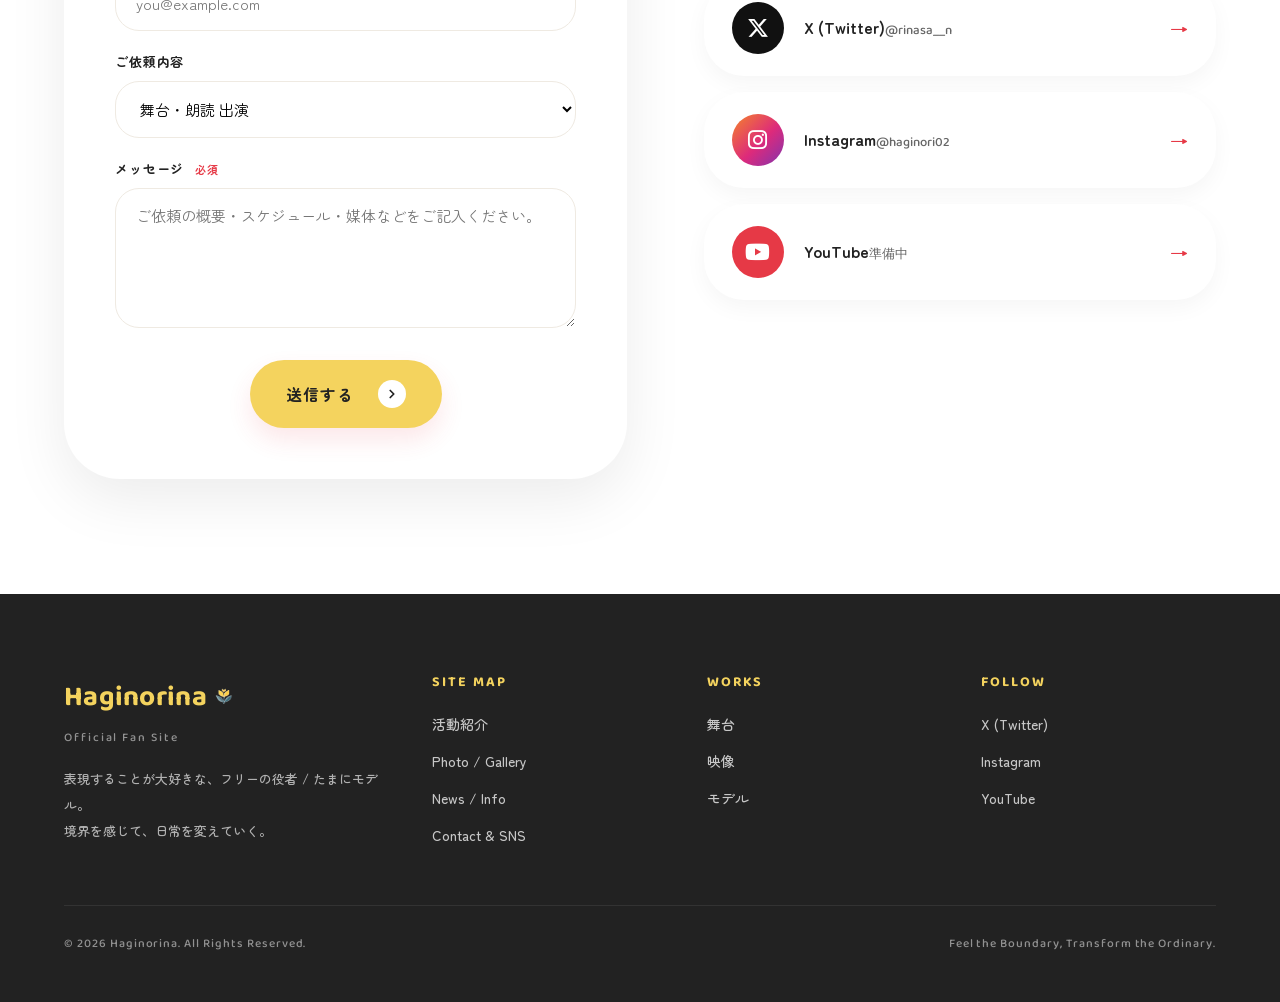
==== commit 5f201814: "本人の要望と公開情報を反映(けん玉を外す・出演作とニュースを実データに・Xの写真をギャラリーへ) - けん玉の記述を全ページから外し、活動を舞台・映像・モデルの3列に揃えた - 活動紹介を「主な出演作" ====
--- a/contact.html
+++ b/contact.html
@@ -4,7 +4,7 @@
   <meta charset="utf-8" />
   <meta name="viewport" content="width=device-width,initial-scale=1" />
   <title>Contact &amp; SNS｜はぎのりな Official Fan Site</title>
-  <meta name="description" content="はぎのりな様 公式ファンサイト。お問い合わせフォーム・SNSリンク・依頼内容について。" />
+  <meta name="description" content="はぎのりな 公式ファンサイト。お問い合わせフォーム・SNSリンク・依頼内容について。" />
   <link rel="preconnect" href="https://fonts.googleapis.com">
   <link rel="preconnect" href="https://fonts.gstatic.com" crossorigin>
   <link href="https://fonts.googleapis.com/css2?family=Zen+Maru+Gothic:wght@400;500;700;900&family=Baloo+2:wght@500;600;700;800&family=Caveat:wght@500;700&display=swap" rel="stylesheet">
@@ -52,8 +52,31 @@
       .request-list { grid-template-columns: 1fr; }
     }
   </style>
+
+  <script>
+  (function () {
+    try {
+      if (new URLSearchParams(location.search).has('loader')) {
+        sessionStorage.removeItem('h_loaded');
+        return;
+      }
+      if (sessionStorage.getItem('h_loaded')) document.documentElement.classList.add('no-loader');
+    } catch (e) {}
+  })();
+  </script>
 </head>
 <body data-screen-label="Contact">
+<!-- SITE LOADER -->
+<div class="site-loader" id="siteLoader" aria-hidden="true">
+  <div class="buddy-wrap">
+    <img class="buddy" src="assets/icons/loader-buddy.png" alt="" />
+    <div class="buddy-shadow"></div>
+  </div>
+  <div class="label" aria-label="Now Loading">
+    <span>N</span><span>o</span><span>w</span><span>&nbsp;</span><span>L</span><span>o</span><span>a</span><span>d</span><span>i</span><span>n</span><span>g</span><span>.</span><span>.</span><span>.</span>
+  </div>
+</div>
+
 
 <header class="site-header">
   <a class="logo" href="index.html"><div>
@@ -106,9 +129,8 @@
       <div class="request-item"><span class="num">01</span>舞台・朗読 出演</div>
       <div class="request-item"><span class="num">02</span>映像・短編映画・MV 出演</div>
       <div class="request-item"><span class="num">03</span>モデル・撮影・ルックブック</div>
-      <div class="request-item"><span class="num">04</span>けん玉パフォーマンス</div>
-      <div class="request-item"><span class="num">05</span>イベント・トーク 出演</div>
-      <div class="request-item"><span class="num">06</span>その他コラボのご相談</div>
+      <div class="request-item"><span class="num">04</span>イベント・トーク 出演</div>
+      <div class="request-item"><span class="num">05</span>その他コラボのご相談</div>
     </div>
   </div>
 </section>
@@ -136,7 +158,6 @@
               <option>舞台・朗読 出演</option>
               <option>映像・短編映画・MV 出演</option>
               <option>モデル・撮影・ルックブック</option>
-              <option>けん玉パフォーマンス</option>
               <option>イベント・トーク 出演</option>
               <option>その他</option>
             </select>
@@ -190,7 +211,7 @@
     </ul></div>
     <div class="footer-col"><h4>WORKS</h4><ul>
       <li><a href="works.html">舞台</a></li><li><a href="works.html">映像</a></li>
-      <li><a href="works.html">モデル</a></li><li><a href="works.html">執筆・詩</a></li>
+      <li><a href="works.html">モデル</a></li>
     </ul></div>
     <div class="footer-col"><h4>FOLLOW</h4><ul>
       <li><a href="https://x.com/rinasa__n" target="_blank" rel="noopener">X (Twitter)</a></li><li><a href="https://www.instagram.com/haginori02/" target="_blank" rel="noopener">Instagram</a></li><li><a href="#">YouTube</a></li>
--- a/assets/css/style.css
+++ b/assets/css/style.css
@@ -482,6 +482,11 @@
   grid-template-columns: repeat(4, 1fr);
   gap: 24px;
 }
+/* 活動が3つのとき用（トップ・works.html）。タブレット以下は下記メディアクエリで 1 列 */
+.works-grid--3col {
+  grid-template-columns: repeat(3, minmax(0, 1fr));
+  gap: 32px;
+}
 .work-card {
   position: relative;
   padding: 32px 28px 36px;
@@ -527,6 +532,19 @@
   position: relative; z-index: 1;
   margin-top: 18px;
   font-size: 14px; line-height: 1.9;
+  color: var(--color-text-sub);
+}
+/* works.html の「主な出演作」見出しと一覧 */
+.work-card .work-list-label {
+  margin-top: 28px;
+  font-size: 12px; font-weight: 700;
+  letter-spacing: 0.12em;
+  color: var(--color-red);
+}
+.work-list {
+  position: relative; z-index: 1;
+  margin: 8px 0 0; padding-left: 1.2em;
+  font-size: 14px; line-height: 2;
   color: var(--color-text-sub);
 }
 
@@ -1044,9 +1062,130 @@
   .article-nav .next { text-align: left; }
 }
 
-/* ---------- 16. Responsive ---------- */
+/* ---------- 17. Site Loader ---------- */
+.site-loader {
+  position: fixed; inset: 0; z-index: 9999;
+  background: var(--color-bg);
+  display: flex; flex-direction: column;
+  align-items: center; justify-content: center;
+  gap: 28px;
+  transition: opacity .6s ease, visibility 0s linear .6s;
+}
+.site-loader.is-hidden {
+  opacity: 0;
+  visibility: hidden;
+  pointer-events: none;
+}
+.no-loader .site-loader { display: none !important; }
+
+.site-loader::before,
+.site-loader::after {
+  content: "";
+  position: absolute;
+  border-radius: 50%;
+  pointer-events: none;
+}
+.site-loader::before {
+  top: -80px; left: -80px;
+  width: 240px; height: 240px;
+  background: var(--color-yellow-soft);
+  opacity: 0.7;
+  animation: floatSoft 9s ease-in-out infinite;
+}
+.site-loader::after {
+  bottom: -100px; right: -100px;
+  width: 300px; height: 300px;
+  background: var(--color-yellow-soft);
+  opacity: 0.55;
+  animation: floatSoft 7s ease-in-out infinite reverse;
+}
+
+.site-loader .buddy-wrap {
+  position: relative;
+  display: flex; flex-direction: column; align-items: center;
+  z-index: 2;
+}
+.site-loader .buddy {
+  width: 180px; height: 180px;
+  object-fit: contain;
+  animation: buddyWalk 1.2s ease-in-out infinite;
+  transform-origin: center bottom;
+}
+.site-loader .buddy-shadow {
+  width: 110px; height: 14px;
+  margin-top: 4px;
+  border-radius: 50%;
+  background: rgba(0,0,0,0.18);
+  filter: blur(6px);
+  animation: shadowPulse 1.2s ease-in-out infinite;
+}
+
+.site-loader .label {
+  position: relative; z-index: 2;
+  font-family: var(--font-en);
+  font-size: 18px;
+  color: #fff;
+  -webkit-text-fill-color: #fff;
+  letter-spacing: 0.18em;
+  font-weight: 700;
+  display: inline-flex;
+  /* 袋文字：白塗り＋淡い黒っぽい外縁 */
+  -webkit-text-stroke: 0.65px rgba(55, 55, 62, 0.45);
+  text-shadow:
+    0 0 1px rgba(48, 48, 55, 0.35),
+    0 1px 2px rgba(48, 48, 55, 0.22),
+    1px 0 0 rgba(48, 48, 55, 0.18),
+    -1px 0 0 rgba(48, 48, 55, 0.18),
+    0 -1px 0 rgba(48, 48, 55, 0.15);
+}
+.site-loader .label span {
+  display: inline-block;
+  animation: charWalk 3s ease-in-out infinite;
+}
+.site-loader .label span:nth-child(1)  { animation-delay: 0.00s; }
+.site-loader .label span:nth-child(2)  { animation-delay: 0.12s; }
+.site-loader .label span:nth-child(3)  { animation-delay: 0.24s; }
+.site-loader .label span:nth-child(4)  { animation-delay: 0.36s; }
+.site-loader .label span:nth-child(5)  { animation-delay: 0.48s; }
+.site-loader .label span:nth-child(6)  { animation-delay: 0.60s; }
+.site-loader .label span:nth-child(7)  { animation-delay: 0.72s; }
+.site-loader .label span:nth-child(8)  { animation-delay: 0.84s; }
+.site-loader .label span:nth-child(9)  { animation-delay: 0.96s; }
+.site-loader .label span:nth-child(10) { animation-delay: 1.08s; }
+.site-loader .label span:nth-child(11) { animation-delay: 1.20s; }
+.site-loader .label span:nth-child(12) { animation-delay: 1.32s; }
+.site-loader .label span:nth-child(13) { animation-delay: 1.44s; }
+.site-loader .label span:nth-child(14) { animation-delay: 1.56s; }
+.site-loader .label span:nth-child(15) { animation-delay: 1.68s; }
+
+@keyframes buddyWalk {
+  0%, 100% { transform: translateY(0) rotate(-3deg); }
+  50%      { transform: translateY(-10px) rotate(3deg); }
+}
+@keyframes shadowPulse {
+  0%, 100% { transform: scale(1);   opacity: 0.55; }
+  50%      { transform: scale(0.7); opacity: 0.30; }
+}
+@keyframes charWalk {
+  0%, 100% { transform: translateY(0); }
+  40%      { transform: translateY(-6px); }
+  60%      { transform: translateY(-6px); }
+}
+
+@media (max-width: 767px) {
+  .site-loader .buddy { width: 140px; height: 140px; }
+  .site-loader .buddy-shadow { width: 90px; height: 12px; }
+  .site-loader .label {
+    font-size: 15px;
+    letter-spacing: 0.14em;
+    -webkit-text-stroke: 0.5px rgba(55, 55, 62, 0.42);
+  }
+}
+
+/* ---------- 18. Responsive ---------- */
 @media (max-width: 1199px) {
-  .works-grid { grid-template-columns: repeat(2, 1fr); }
+  .works-grid { grid-template-columns: repeat(2, minmax(0, 1fr)); }
+  .works-grid.works-grid--3col { grid-template-columns: repeat(3, minmax(0, 1fr)); gap: 24px; }
   .gallery-grid { grid-template-columns: repeat(4, 1fr); }
 }
 
@@ -1065,35 +1204,60 @@
 
 @media (max-width: 767px) {
   :root { --container-x: 24px; }
-  .site-header { padding: 16px var(--container-x); }
+  .site-header { padding: 16px var(--container-x); z-index: 105; }
   .main-nav { display: none; }
   .nav-toggle {
     display: inline-flex; align-items: center; justify-content: center;
     width: 44px; height: 44px; border-radius: 50%;
     background: var(--color-yellow);
+    position: relative;
+    z-index: 110;
+    transition: background .2s ease;
   }
-  .nav-toggle span { width: 18px; height: 2px; background: var(--color-text); position: relative; }
+  .nav-toggle span { width: 18px; height: 2px; background: var(--color-text); position: relative; transition: background .2s ease, transform .25s ease, opacity .2s ease; }
   .nav-toggle span::before, .nav-toggle span::after {
     content: ""; position: absolute; left: 0; width: 18px; height: 2px; background: var(--color-text);
+    transition: transform .25s ease, top .25s ease;
   }
   .nav-toggle span::before { top: -6px; }
   .nav-toggle span::after { top: 6px; }
+  /* X state when menu is open */
+  .nav-toggle.is-open { background: #fff; }
+  .nav-toggle.is-open span { background: transparent; }
+  .nav-toggle.is-open span::before { top: 0; transform: rotate(45deg); }
+  .nav-toggle.is-open span::after  { top: 0; transform: rotate(-45deg); }
 
   .mobile-nav {
     position: fixed; inset: 0; z-index: 99;
-    background: var(--color-bg);
+    background: var(--color-yellow-soft);
     padding: 100px 32px 32px;
-    display: none;
+    display: flex;
     flex-direction: column; gap: 16px;
+    clip-path: circle(0 at calc(100% - 46px) 38px);
+    -webkit-clip-path: circle(0 at calc(100% - 46px) 38px);
+    transition: clip-path .65s cubic-bezier(.76, 0, .24, 1);
+    pointer-events: none;
   }
-  .mobile-nav.is-open { display: flex; }
+  .mobile-nav.is-open {
+    clip-path: circle(160% at calc(100% - 46px) 38px);
+    -webkit-clip-path: circle(160% at calc(100% - 46px) 38px);
+    pointer-events: auto;
+  }
   .mobile-nav a {
     display: flex; justify-content: space-between; align-items: center;
     padding: 22px 24px;
     background: var(--color-white);
     border-radius: var(--radius-lg);
     font-weight: 700; font-size: 16px;
+    opacity: 0;
+    transform: translateY(12px);
+    transition: opacity .3s ease, transform .3s ease;
   }
+  .mobile-nav.is-open a { opacity: 1; transform: translateY(0); }
+  .mobile-nav.is-open a:nth-child(1) { transition-delay: .35s; }
+  .mobile-nav.is-open a:nth-child(2) { transition-delay: .42s; }
+  .mobile-nav.is-open a:nth-child(3) { transition-delay: .49s; }
+  .mobile-nav.is-open a:nth-child(4) { transition-delay: .56s; }
   .mobile-nav a .arrow { color: var(--color-red); }
   .mobile-nav.is-open ~ .nav-toggle-close { display: block; }
 
@@ -1108,7 +1272,8 @@
   .hero-deco-2, .hero-deco-4, .hero-deco-12, .hero-stripe-1, .hero-dot-grid { display: none; }
   .scroll-cue { display: none; }
 
-  .works-grid { grid-template-columns: 1fr; }
+  .works-grid,
+  .works-grid.works-grid--3col { grid-template-columns: 1fr; }
   .gallery-grid { grid-template-columns: repeat(2, 1fr); grid-auto-rows: 140px; }
   .news-item { grid-template-columns: 100px 1fr; gap: 12px; row-gap: 6px; }
   .news-tag { grid-column: 2; }
